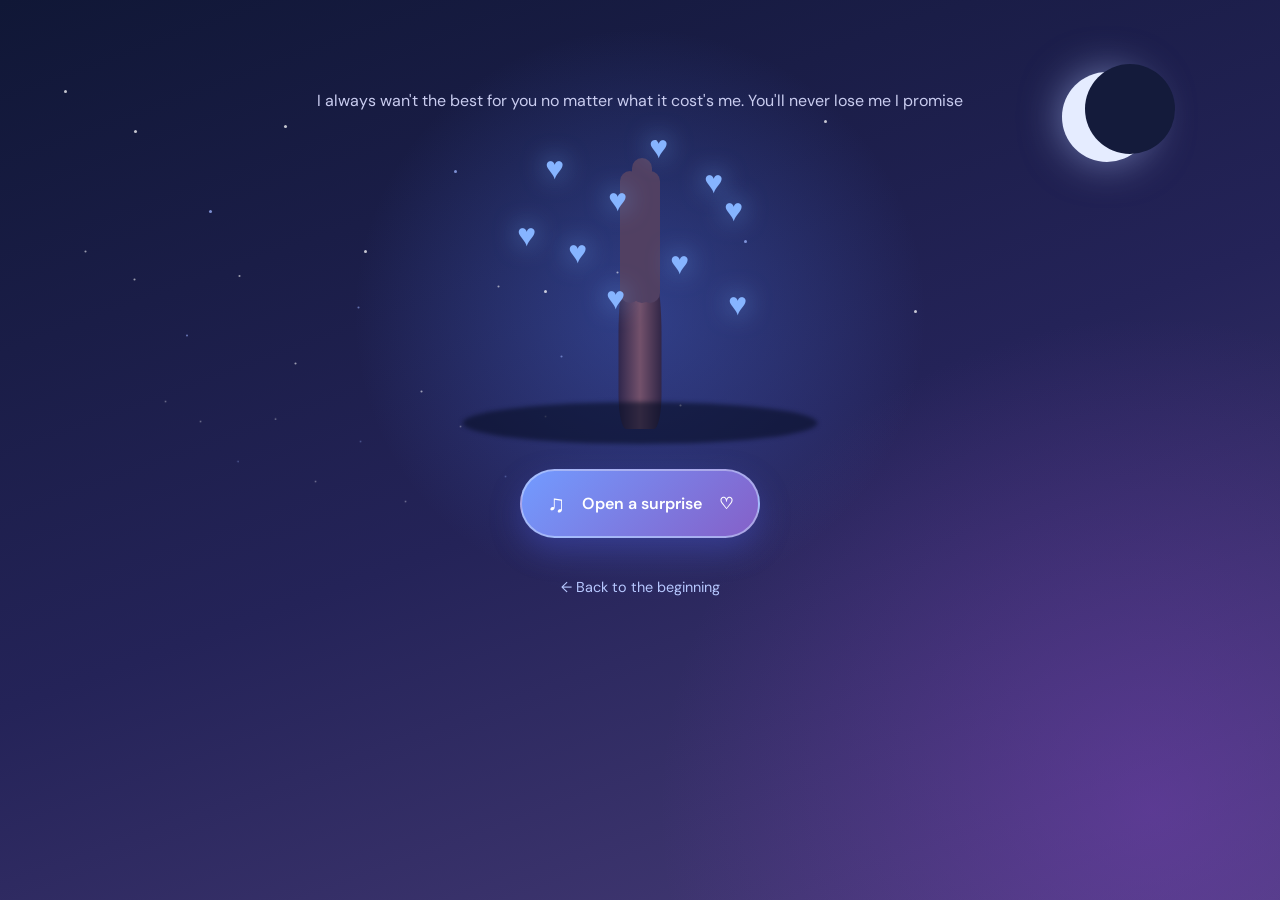
==== garden.html @ 362296bc "Initial" ====
<!DOCTYPE html>
<html lang="en">
<head>
  <meta charset="UTF-8" />
  <meta name="viewport" content="width=device-width, initial-scale=1.0" />
  <meta
    name="description"
    content="A quiet little garden with music and blue hearts."
  />
  <title>Your Little Garden</title>
  <link rel="stylesheet" href="style.css" />
</head>
<body class="garden-page">

  <div class="moon"></div>
  <div class="stars"></div>

  <!-- Animated butterflies -->
  <div class="butterfly butterfly-one" aria-hidden="true">
    <span class="wing left-wing"></span>
    <span class="butterfly-body"></span>
    <span class="wing right-wing"></span>
  </div>

  <div class="butterfly butterfly-two" aria-hidden="true">
    <span class="wing left-wing"></span>
    <span class="butterfly-body"></span>
    <span class="wing right-wing"></span>
  </div>

  <div class="butterfly butterfly-three" aria-hidden="true">
    <span class="wing left-wing"></span>
    <span class="butterfly-body"></span>
    <span class="wing right-wing"></span>
  </div>

  <div class="butterfly butterfly-four" aria-hidden="true">
    <span class="wing left-wing"></span>
    <span class="butterfly-body"></span>
    <span class="wing right-wing"></span>
  </div>

  <main class="garden-content">
    <p class="small-label"></p>

    <h1>
      <span></span>
    </h1>

    <p class="garden-message">I always wan't the best for you no matter what it cost's me. You'll never lose me I promise
    </p>

    <!-- Animated tree -->
    <section
      class="tree-scene"
      aria-label="A tree blooming with blue hearts"
    >
      <div class="tree">
        <div class="trunk"></div>
        <div class="branch branch-left"></div>
        <div class="branch branch-right"></div>
        <div class="branch branch-center"></div>

        <div class="heart heart-one">♥</div>
        <div class="heart heart-two">♥</div>
        <div class="heart heart-three">♥</div>
        <div class="heart heart-four">♥</div>
        <div class="heart heart-five">♥</div>
        <div class="heart heart-six">♥</div>
        <div class="heart heart-seven">♥</div>
        <div class="heart heart-eight">♥</div>
        <div class="heart heart-nine">♥</div>
        <div class="heart heart-ten">♥</div>
      </div>

      <div class="ground"></div>
    </section>

    <!-- Main music button -->
    <div class="song-controls">
      <button
        class="song-button"
        id="openSong"
        type="button"
      >
        <span class="music-icon">♫</span>
        Open a surprise
        <span>♡</span>
      </button>

      <p class="song-name"></p>
    </div>

    <a href="index.html" class="back-link">
      ← Back to the beginning
    </a>
  </main>

  <!-- Music overlay -->
  <div
    class="song-overlay"
    id="songOverlay"
    aria-hidden="true"
  >
    <div
      class="song-card"
      role="dialog"
      aria-modal="true"
      aria-labelledby="currentSongTitle"
    >
      <button
        class="close-button"
        id="closeSong"
        type="button"
        aria-label="Close music player"
      >
        ×
      </button>

      <p class="small-label">A song for this moment</p>

      <h2 id="currentSongTitle">Choose a surprise</h2>
      <p class="artist-name" id="currentArtist">
        Something special is waiting
      </p>

      <!-- The MP3 is loaded by JavaScript -->
      <audio id="comfortSong" preload="metadata"></audio>

      <!-- Hidden song names -->
      <div class="playlist">

        <button
          class="song-choice"
          type="button"
          data-file="audio/miracle-acoustic-version.mp3"
        >
          <span class="song-number">01</span>

          <span class="song-text">
            <strong>Tap for a surprise</strong>
            <small>Something special is waiting</small>
          </span>

          <span class="play-symbol">▶</span>
        </button>

        <button
          class="song-choice"
          type="button"
          data-file="audio/Arcadia.mp3"
        >
          <span class="song-number">02</span>

          <span class="song-text">
            <strong>Another surprise</strong>
            <small>A song chosen for you</small>
          </span>

          <span class="play-symbol">▶</span>
        </button>

      </div>

      <div class="audio-controls">
        <button
          class="audio-button"
          id="pauseAudio"
          type="button"
        >
          Ⅱ Pause
        </button>

        <button
          class="audio-button secondary"
          id="stopAudio"
          type="button"
        >
          ■ Stop
        </button>

        <button
          class="audio-button"
          id="nextAudio"
          type="button"
        >
          Next →
        </button>
      </div>

      <p class="license-note">
        Music used with permission.
      </p>
    </div>
  </div>

  <script>
    const openSong = document.getElementById("openSong");
    const closeSong = document.getElementById("closeSong");
    const songOverlay = document.getElementById("songOverlay");

    const comfortSong = document.getElementById("comfortSong");
    const pauseAudio = document.getElementById("pauseAudio");
    const stopAudio = document.getElementById("stopAudio");
    const nextAudio = document.getElementById("nextAudio");

    const currentSongTitle = document.getElementById("currentSongTitle");
    const currentArtist = document.getElementById("currentArtist");

    const songChoices = Array.from(
      document.querySelectorAll(".song-choice")
    );

    let currentSongIndex = -1;

    function showOverlay() {
      songOverlay.classList.add("show");
      songOverlay.setAttribute("aria-hidden", "false");
    }

    function hideOverlay() {
      songOverlay.classList.remove("show");
      songOverlay.setAttribute("aria-hidden", "true");
      stopCurrentSong();
    }

    function stopCurrentSong() {
      comfortSong.pause();
      comfortSong.currentTime = 0;
      pauseAudio.textContent = "Ⅱ Pause";
    }

    async function playSong(index) {
      if (!songChoices[index]) {
        return;
      }

      const selectedSong = songChoices[index];
      const file = selectedSong.dataset.file;

      currentSongIndex = index;

      /*
        The real filenames and artist names are intentionally not shown.
      */
      currentSongTitle.textContent = "A song for you ♡";
      currentArtist.textContent = "Playing a little surprise";

      songChoices.forEach((choice) => {
        choice.classList.remove("active");
      });

      selectedSong.classList.add("active");

      comfortSong.pause();
      comfortSong.currentTime = 0;
      comfortSong.src = file;
      comfortSong.load();

      try {
        await comfortSong.play();
        pauseAudio.textContent = "Ⅱ Pause";
      } catch (error) {
        console.error("Audio playback failed:", error);

        alert(
          "The song could not play. Check that the MP3 file is inside the audio folder and that its filename is correct."
        );
      }
    }

    openSong.addEventListener("click", () => {
      showOverlay();
    });

    closeSong.addEventListener("click", () => {
      hideOverlay();
    });

    songOverlay.addEventListener("click", (event) => {
      if (event.target === songOverlay) {
        hideOverlay();
      }
    });

    songChoices.forEach((choice, index) => {
      choice.addEventListener("click", () => {
        playSong(index);
      });
    });

    pauseAudio.addEventListener("click", async () => {
      if (!comfortSong.src) {
        await playSong(0);
        return;
      }

      if (comfortSong.paused) {
        try {
          await comfortSong.play();
          pauseAudio.textContent = "Ⅱ Pause";
        } catch (error) {
          console.error("Could not resume audio:", error);
        }
      } else {
        comfortSong.pause();
        pauseAudio.textContent = "▶ Resume";
      }
    });

    stopAudio.addEventListener("click", () => {
      stopCurrentSong();
    });

    nextAudio.addEventListener("click", () => {
      const nextIndex =
        currentSongIndex < songChoices.length - 1
          ? currentSongIndex + 1
          : 0;

      playSong(nextIndex);
    });

    comfortSong.addEventListener("ended", () => {
      const nextIndex =
        currentSongIndex < songChoices.length - 1
          ? currentSongIndex + 1
          : 0;

      playSong(nextIndex);
    });

    document.addEventListener("keydown", (event) => {
      if (event.key === "Escape") {
        hideOverlay();
      }
    });
  </script>

</body>
</html>
---- style.css ----
@import url("https://fonts.googleapis.com/css2?family=DM+Sans:wght@400;500;600&family=Playfair+Display:wght@500;600;700&display=swap");

:root {
  --blue: #7398ff;
  --light-blue: #b9caff;
  --bright-blue: #91b5ff;
  --purple: #8061c9;
  --deep-purple: #171735;
  --night-blue: #101936;
  --pink: #c48ae8;
  --white: #ffffff;
  --light-text: #e9ebff;
  --soft-text: #c7cbed;
  --card-text: #33335c;
}

* {
  box-sizing: border-box;
  margin: 0;
  padding: 0;
}

html {
  scroll-behavior: smooth;
}

body {
  min-height: 100vh;
  overflow-x: hidden;
  font-family: "DM Sans", sans-serif;
}

button,
a {
  font: inherit;
}

h1,
h2 {
  font-family: "Playfair Display", serif;
  font-weight: 600;
}

/* ------------------------------
   Landing page
------------------------------ */

.landing-page {
  position: relative;
  display: grid;
  min-height: 100vh;
  place-items: center;
  overflow: hidden;
  padding: 30px;
  color: var(--light-text);
  text-align: center;
  background:
    radial-gradient(
      circle at 20% 15%,
      rgba(105, 152, 255, 0.4),
      transparent 30%
    ),
    radial-gradient(
      circle at 85% 80%,
      rgba(179, 111, 235, 0.4),
      transparent 32%
    ),
    linear-gradient(135deg, #151c50 0%, #35245d 48%, #573d82 100%);
}

.landing-content {
  position: relative;
  z-index: 2;
  width: min(720px, 100%);
  animation: appear 1.2s ease both;
}

.landing-glow {
  position: absolute;
  width: 360px;
  height: 360px;
  border-radius: 50%;
  filter: blur(80px);
  opacity: 0.25;
}

.glow-one {
  top: -100px;
  left: -80px;
  background: #529dff;
}

.glow-two {
  right: -100px;
  bottom: -90px;
  background: #cf66f4;
}

.small-label {
  margin-bottom: 18px;
  color: var(--light-blue);
  font-size: 0.78rem;
  font-weight: 600;
  letter-spacing: 0.18em;
  text-transform: uppercase;
}

.landing-content h1 {
  font-size: clamp(2.8rem, 7vw, 5.5rem);
  line-height: 1.05;
}

.landing-content h1 span,
.garden-content h1 span {
  display: block;
  color: var(--bright-blue);
  font-style: italic;
}

.intro-text {
  max-width: 510px;
  margin: 28px auto 35px;
  color: var(--soft-text);
  font-size: 1.05rem;
  line-height: 1.8;
}

.main-button,
.song-button {
  display: inline-flex;
  align-items: center;
  justify-content: center;
  gap: 17px;
  border: none;
  border-radius: 50px;
  color: var(--white);
  background: linear-gradient(135deg, #729bff, #8560c8);
  box-shadow: 0 12px 30px rgba(77, 92, 220, 0.35);
  cursor: pointer;
  text-decoration: none;
  transition: 0.3s ease;
}

.main-button {
  padding: 16px 25px;
}

.main-button:hover,
.song-button:hover {
  transform: translateY(-4px);
  box-shadow: 0 18px 35px rgba(112, 126, 255, 0.5);
}

.main-button span {
  font-size: 1.3rem;
}

.bottom-note {
  margin-top: 45px;
  color: #b7b7df;
  font-size: 0.85rem;
}

.sparkle {
  position: absolute;
  color: #b6c9ff;
  font-size: 1.4rem;
  animation: twinkle 2.5s ease-in-out infinite;
}

.sparkle-one {
  top: 10%;
  left: 2%;
}

.sparkle-two {
  top: 42%;
  right: 2%;
  animation-delay: 0.8s;
}

.sparkle-three {
  bottom: 3%;
  left: 17%;
  animation-delay: 1.3s;
}

/* ------------------------------
   Garden page
------------------------------ */

.garden-page {
  position: relative;
  min-height: 100vh;
  overflow-x: hidden;
  overflow-y: auto;
  color: var(--light-text);
  background:
    radial-gradient(
      circle at 50% 35%,
      rgba(79, 119, 237, 0.36),
      transparent 33%
    ),
    radial-gradient(
      circle at 90% 90%,
      rgba(127, 63, 192, 0.42),
      transparent 35%
    ),
    linear-gradient(160deg, #101736 0%, #242358 52%, #493d79 100%);
}

.garden-content {
  position: relative;
  z-index: 5;
  width: min(820px, 100%);
  min-height: 100vh;
  margin: auto;
  padding: 70px 24px 60px;
  text-align: center;
}

.garden-content .small-label {
  color: #afc4ff;
}

.garden-content h1 {
  font-size: clamp(2.25rem, 5vw, 4.7rem);
  line-height: 1.1;
}

.garden-content h1 span {
  color: #a9c3ff;
}

.garden-message {
  margin: 20px auto 0;
  color: #c9ccef;
  font-size: 1rem;
}

/* ------------------------------
   Moon and stars
------------------------------ */

.moon {
  position: absolute;
  top: 8%;
  right: 10%;
  width: 90px;
  height: 90px;
  border-radius: 50%;
  background: #e5ecff;
  box-shadow: 0 0 40px rgba(178, 198, 255, 0.55);
}

.moon::after {
  position: absolute;
  top: -8px;
  left: 23px;
  width: 90px;
  height: 90px;
  border-radius: 50%;
  background: #141b3b;
  content: "";
}

.stars,
.stars::before,
.stars::after {
  position: absolute;
  width: 3px;
  height: 3px;
  border-radius: 50%;
  background: #ffffff;
  box-shadow:
    70px 40px #ffffff,
    145px 120px #9eb5ff,
    220px 35px #ffffff,
    300px 160px #ffffff,
    390px 80px #9eb5ff,
    480px 200px #ffffff,
    590px 50px #ffffff,
    680px 150px #9eb5ff,
    760px 30px #ffffff,
    850px 220px #ffffff;
  content: "";
  opacity: 0.75;
}

.stars {
  top: 10%;
  left: 5%;
}

.stars::before {
  top: 160px;
  left: 20px;
  transform: scale(0.7);
}

.stars::after {
  top: 310px;
  left: 100px;
  transform: scale(0.5);
}

/* ------------------------------
   Tree animation
------------------------------ */

.tree-scene {
  position: relative;
  height: 340px;
  margin: 18px auto 0;
}

.tree {
  position: absolute;
  bottom: 40px;
  left: 50%;
  width: 280px;
  height: 310px;
  transform: translateX(-50%);
}

.trunk {
  position: absolute;
  bottom: 0;
  left: 50%;
  width: 43px;
  height: 190px;
  border-radius: 50% 50% 18% 18%;
  background: linear-gradient(90deg, #30274d, #73516b, #312647);
  transform: translateX(-50%);
  transform-origin: bottom;
  animation: grow-trunk 2.4s ease-out both;
}

.branch {
  position: absolute;
  bottom: 126px;
  width: 20px;
  height: 132px;
  border-radius: 30px;
  background: #514062;
  transform-origin: bottom;
  animation: grow-branch 2s 1.4s ease-out both;
}

.branch-left {
  left: 43%;
  transform: rotate(-48deg) scaleY(0);
}

.branch-right {
  right: 43%;
  transform: rotate(48deg) scaleY(0);
}

.branch-center {
  left: 47%;
  height: 145px;
  transform: rotate(4deg) scaleY(0);
}

.heart {
  position: absolute;
  z-index: 3;
  color: #86b4ff;
  font-size: 32px;
  opacity: 0;
  filter: drop-shadow(0 0 13px rgba(115, 174, 255, 0.85));
  transform: scale(0);
  animation: bloom-heart 0.7s ease-out forwards;
}

.heart-one {
  top: 28px;
  left: 45px;
  animation-delay: 3s;
}

.heart-two {
  top: 60px;
  left: 108px;
  animation-delay: 3.3s;
}

.heart-three {
  top: 7px;
  left: 149px;
  animation-delay: 3.6s;
}

.heart-four {
  top: 70px;
  right: 37px;
  animation-delay: 3.9s;
}

.heart-five {
  top: 112px;
  left: 68px;
  animation-delay: 4.2s;
}

.heart-six {
  top: 123px;
  left: 170px;
  animation-delay: 4.5s;
}

.heart-seven {
  top: 158px;
  left: 106px;
  animation-delay: 4.8s;
}

.heart-eight {
  top: 164px;
  right: 33px;
  animation-delay: 5.1s;
}

.heart-nine {
  top: 42px;
  left: 204px;
  animation-delay: 5.4s;
}

.heart-ten {
  top: 95px;
  left: 17px;
  animation-delay: 5.7s;
}

.ground {
  position: absolute;
  bottom: 25px;
  left: 50%;
  width: 355px;
  height: 42px;
  border-radius: 50%;
  background: rgba(7, 14, 37, 0.6);
  transform: translateX(-50%);
  filter: blur(2px);
}

/* ------------------------------
   Butterflies
------------------------------ */

.butterfly {
  position: absolute;
  z-index: 4;
  width: 45px;
  height: 35px;
  animation: fly 13s linear infinite;
}

.butterfly .wing {
  position: absolute;
  top: 3px;
  width: 21px;
  height: 30px;
  border-radius: 75% 15% 75% 15%;
  background: linear-gradient(135deg, #d6e1ff, #7599ff);
  box-shadow: 0 0 13px rgba(135, 171, 255, 0.75);
  animation: flap 0.35s ease-in-out infinite alternate;
}

.left-wing {
  left: 0;
  transform-origin: right center;
  transform: rotate(35deg);
}

.right-wing {
  right: 0;
  transform-origin: left center;
  transform: rotate(-35deg);
}

.butterfly-body {
  position: absolute;
  top: 5px;
  left: 20px;
  z-index: 2;
  width: 6px;
  height: 27px;
  border-radius: 50%;
  background: #272345;
}

.butterfly-one {
  top: 27%;
  left: -70px;
  animation-delay: 0s;
}

.butterfly-two {
  top: 48%;
  left: -80px;
  transform: scale(0.72);
  animation-delay: 4s;
}

.butterfly-three {
  top: 20%;
  left: -90px;
  transform: scale(0.5);
  animation-delay: 7s;
}

.butterfly-four {
  top: 62%;
  left: -100px;
  transform: scale(0.85);
  animation-delay: 10s;
}

/* ------------------------------
   Song button
------------------------------ */

.song-controls {
  position: relative;
  z-index: 10;
  display: flex;
  flex-direction: column;
  align-items: center;
  margin-top: 0;
}

.song-button {
  position: relative;
  z-index: 11;
  min-width: 235px;
  padding: 17px 25px;
  border: 2px solid rgba(205, 220, 255, 0.55);
  font-weight: 600;
}

.music-icon {
  font-size: 1.5rem;
}

.song-name {
  margin-top: 12px;
  color: #d1d7ff;
  font-size: 0.85rem;
}

.back-link {
  position: relative;
  z-index: 10;
  display: inline-block;
  margin-top: 28px;
  color: #b7c8ff;
  font-size: 0.9rem;
  text-decoration: none;
}

.back-link:hover {
  color: #ffffff;
}

/* ------------------------------
   Music overlay
------------------------------ */

.song-overlay {
  position: fixed;
  z-index: 20;
  inset: 0;
  display: grid;
  padding: 20px;
  place-items: center;
  background: rgba(7, 12, 35, 0.78);
  opacity: 0;
  pointer-events: none;
  transition: 0.35s ease;
  backdrop-filter: blur(8px);
}

.song-overlay.show {
  opacity: 1;
  pointer-events: auto;
}

.song-card {
  position: relative;
  width: min(560px, 100%);
  max-height: 90vh;
  overflow-y: auto;
  padding: 36px 30px 28px;
  border: 1px solid rgba(199, 215, 255, 0.65);
  border-radius: 24px;
  color: var(--card-text);
  background: rgba(246, 248, 255, 0.98);
  box-shadow: 0 25px 70px rgba(0, 0, 0, 0.4);
  transform: translateY(30px) scale(0.95);
  transition: 0.35s ease;
}

.song-overlay.show .song-card {
  transform: translateY(0) scale(1);
}

.song-card .small-label {
  color: #637cc5;
}

.song-card h2 {
  font-size: clamp(1.8rem, 4vw, 2.5rem);
}

.artist-name {
  margin: 5px 0 18px;
  color: #6b6790;
}

.close-button {
  position: absolute;
  top: 12px;
  right: 17px;
  border: none;
  color: #6d6790;
  background: transparent;
  cursor: pointer;
  font-size: 2rem;
  line-height: 1;
}

.playlist {
  display: grid;
  gap: 10px;
  margin-top: 20px;
}

.song-choice {
  display: flex;
  align-items: center;
  gap: 14px;
  width: 100%;
  padding: 13px 15px;
  border: 1px solid #d9def8;
  border-radius: 14px;
  color: #34345e;
  background: #f8f9ff;
  cursor: pointer;
  text-align: left;
  transition: 0.25s ease;
}

.song-choice:hover,
.song-choice.active {
  border-color: #7698ff;
  background: #e9edff;
  transform: translateX(3px);
}

.song-number {
  color: #7188d8;
  font-size: 0.8rem;
  font-weight: 600;
}

.song-text {
  display: flex;
  flex: 1;
  flex-direction: column;
  gap: 3px;
}

.song-choice strong {
  font-size: 0.92rem;
}

.song-choice small {
  color: #777398;
  font-size: 0.78rem;
}

.play-symbol {
  color: #647fdd;
  font-size: 1rem;
}

.audio-controls {
  display: flex;
  flex-wrap: wrap;
  justify-content: center;
  gap: 10px;
  margin-top: 20px;
}

.audio-button {
  padding: 12px 19px;
  border: none;
  border-radius: 24px;
  color: #ffffff;
  background: linear-gradient(135deg, #5c8cff, #8157c8);
  cursor: pointer;
  font-weight: 600;
  transition: 0.25s ease;
}

.audio-button:hover {
  transform: translateY(-2px);
  box-shadow: 0 8px 18px rgba(91, 112, 235, 0.35);
}

.audio-button.secondary {
  color: #514d78;
  background: #e4e8ff;
}

.license-note {
  margin-top: 16px;
  color: #777398;
  font-size: 0.78rem;
  text-align: center;
}

/* ------------------------------
   Animations
------------------------------ */

@keyframes appear {
  from {
    opacity: 0;
    transform: translateY(25px);
  }

  to {
    opacity: 1;
    transform: translateY(0);
  }
}

@keyframes twinkle {
  0%,
  100% {
    opacity: 0.3;
    transform: scale(0.8) rotate(0);
  }

  50% {
    opacity: 1;
    transform: scale(1.2) rotate(20deg);
  }
}

@keyframes grow-trunk {
  from {
    transform: translateX(-50%) scaleY(0);
  }

  to {
    transform: translateX(-50%) scaleY(1);
  }
}

@keyframes grow-branch {
  from {
    opacity: 0;
  }

  to {
    opacity: 1;
    transform: rotate(0) scaleY(1);
  }
}

@keyframes bloom-heart {
  0% {
    opacity: 0;
    transform: scale(0) rotate(-25deg);
  }

  70% {
    opacity: 1;
    transform: scale(1.25) rotate(10deg);
  }

  100% {
    opacity: 1;
    transform: scale(1) rotate(0);
  }
}

@keyframes flap {
  from {
    transform: rotate(35deg) scaleY(1);
  }

  to {
    transform: rotate(35deg) scaleY(0.65);
  }
}

@keyframes fly {
  0% {
    left: -80px;
    transform: translateY(0) rotate(8deg);
  }

  25% {
    transform: translateY(-80px) rotate(-5deg);
  }

  50% {
    transform: translateY(50px) rotate(8deg);
  }

  75% {
    transform: translateY(-45px) rotate(-5deg);
  }

  100% {
    left: calc(100% + 80px);
    transform: translateY(20px) rotate(8deg);
  }
}

/* ------------------------------
   Mobile
------------------------------ */

@media (max-width: 600px) {
  .landing-page {
    padding: 22px;
  }

  .landing-content h1 {
    font-size: 2.7rem;
  }

  .garden-content {
    padding-top: 54px;
  }

  .garden-content h1 {
    font-size: 2.35rem;
  }

  .moon {
    top: 4%;
    right: 5%;
    width: 62px;
    height: 62px;
  }

  .moon::after {
    left: 15px;
    width: 62px;
    height: 62px;
  }

  .tree-scene {
    height: 310px;
    transform: scale(0.85);
    transform-origin: top center;
  }

  .song-card {
    padding: 32px 15px 22px;
  }

  .audio-button {
    padding: 11px 14px;
    font-size: 0.86rem;
  }
}

@media (prefers-reduced-motion: reduce) {
  *,
  *::before,
  *::after {
    animation-duration: 0.01ms !important;
    animation-iteration-count: 1 !important;
    scroll-behavior: auto !important;
    transition-duration: 0.01ms !important;
  }
}
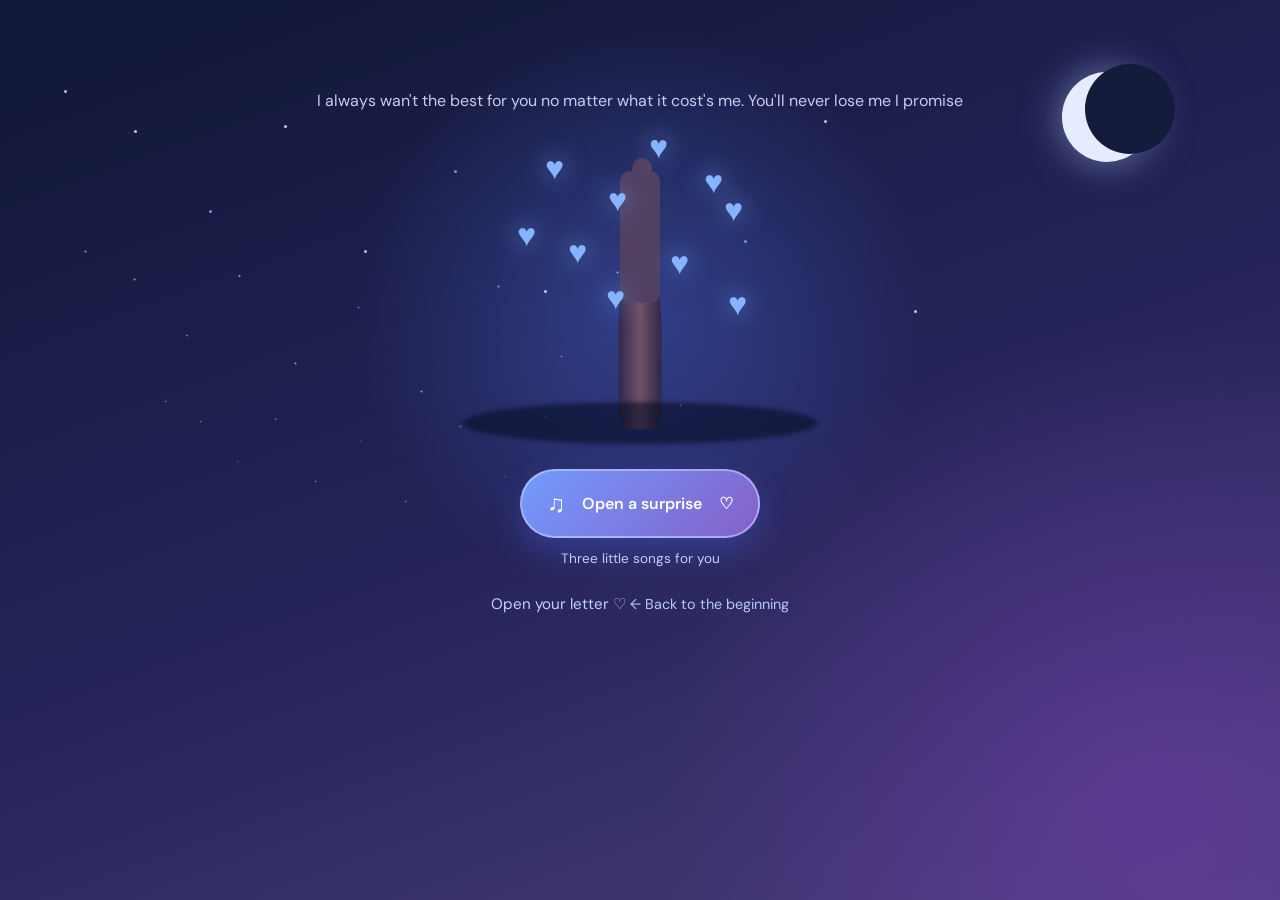
==== commit 63bf4836: "updates" ====
--- a/garden.html
+++ b/garden.html
@@ -77,24 +77,28 @@
     </section>
 
     <!-- Main music button -->
-    <div class="song-controls">
-      <button
-        class="song-button"
-        id="openSong"
-        type="button"
-      >
-        <span class="music-icon">♫</span>
-        Open a surprise
-        <span>♡</span>
-      </button>
-
-      <p class="song-name"></p>
-    </div>
-
-    <a href="index.html" class="back-link">
-      ← Back to the beginning
-    </a>
-  </main>
+   <div class="song-controls">
+  <button
+    class="song-button"
+    id="openSong"
+    type="button"
+  >
+    <span class="music-icon">♫</span>
+    Open a surprise
+    <span>♡</span>
+  </button>
+
+  <p class="song-name">Three little songs for you</p>
+</div>
+
+<!-- Link to the letter page -->
+<a href="letter.html" class="letter-page-link">
+  Open your letter ♡
+</a>
+
+<a href="index.html" class="back-link">
+  ← Back to the beginning
+</a>
 
   <!-- Music overlay -->
   <div
@@ -133,7 +137,7 @@
         <button
           class="song-choice"
           type="button"
-          data-file="audio/miracle-acoustic-version.mp3"
+          data-file="audio/torus.mp3"
         >
           <span class="song-number">01</span>
 
@@ -148,7 +152,7 @@
         <button
           class="song-choice"
           type="button"
-          data-file="audio/Arcadia.mp3"
+          data-file="audio/miracle-acoustic-version.mp3"
         >
           <span class="song-number">02</span>
 
@@ -157,6 +161,8 @@
             <small>A song chosen for you</small>
           </span>
 
+
+
           <span class="play-symbol">▶</span>
         </button>
 
@@ -211,7 +217,21 @@
       document.querySelectorAll(".song-choice")
     );
 
+    const audioStateKey = "comfortPageAudioState";
     let currentSongIndex = -1;
+
+    function saveAudioState() {
+      const state = {
+        src: comfortSong.src || "",
+        currentTime: Number.isFinite(comfortSong.currentTime)
+          ? comfortSong.currentTime
+          : 0,
+        isPlaying: !comfortSong.paused,
+        songIndex: currentSongIndex
+      };
+
+      localStorage.setItem(audioStateKey, JSON.stringify(state));
+    }
 
     function showOverlay() {
       songOverlay.classList.add("show");
@@ -221,13 +241,14 @@
     function hideOverlay() {
       songOverlay.classList.remove("show");
       songOverlay.setAttribute("aria-hidden", "true");
-      stopCurrentSong();
+      saveAudioState();
     }
 
     function stopCurrentSong() {
       comfortSong.pause();
       comfortSong.currentTime = 0;
       pauseAudio.textContent = "Ⅱ Pause";
+      saveAudioState();
     }
 
     async function playSong(index) {
@@ -267,6 +288,8 @@
           "The song could not play. Check that the MP3 file is inside the audio folder and that its filename is correct."
         );
       }
+
+      saveAudioState();
     }
 
     openSong.addEventListener("click", () => {
@@ -306,6 +329,8 @@
         comfortSong.pause();
         pauseAudio.textContent = "▶ Resume";
       }
+
+      saveAudioState();
     });
 
     stopAudio.addEventListener("click", () => {
@@ -330,6 +355,11 @@
       playSong(nextIndex);
     });
 
+    comfortSong.addEventListener("play", saveAudioState);
+    comfortSong.addEventListener("pause", saveAudioState);
+    comfortSong.addEventListener("timeupdate", saveAudioState);
+    window.addEventListener("beforeunload", saveAudioState);
+
     document.addEventListener("keydown", (event) => {
       if (event.key === "Escape") {
         hideOverlay();
--- a/style.css
+++ b/style.css
@@ -883,4 +883,468 @@
     scroll-behavior: auto !important;
     transition-duration: 0.01ms !important;
   }
-}+}
+.letter-page-link {
+  display: inline-block;
+  margin-top: 18px;
+  color: #c4d2ff;
+  font-size: 0.95rem;
+  text-decoration: none;
+  transition: 0.25s ease;
+}
+
+.letter-page-link:hover {
+  color: #ffffff;
+  transform: translateY(-2px);
+}
+/* ------------------------------
+   Letter page
+------------------------------ */
+
+.letter-page {
+  position: relative;
+  min-height: 100vh;
+  overflow-x: hidden;
+  overflow-y: auto;
+  color: #edf0ff;
+  background:
+    radial-gradient(
+      circle at 20% 20%,
+      rgba(84, 137, 255, 0.35),
+      transparent 28%
+    ),
+    radial-gradient(
+      circle at 85% 78%,
+      rgba(171, 84, 226, 0.38),
+      transparent 32%
+    ),
+    linear-gradient(145deg, #101738 0%, #28255d 52%, #543b7d 100%);
+}
+
+.letter-page-content {
+  position: relative;
+  z-index: 3;
+  width: min(850px, 100%);
+  min-height: 100vh;
+  margin: 0 auto;
+  padding: 72px 24px 55px;
+  text-align: center;
+}
+
+.letter-page-content h1 {
+  font-size: clamp(2.2rem, 5vw, 4.5rem);
+  line-height: 1.1;
+}
+
+.letter-page-content h1 span {
+  display: block;
+  color: #9dbdff;
+  font-style: italic;
+}
+
+.letter-instruction {
+  margin-top: 18px;
+  color: #cbd0ef;
+  font-size: 1rem;
+}
+
+/* Decorative background */
+
+.letter-glow {
+  position: fixed;
+  width: 320px;
+  height: 320px;
+  border-radius: 50%;
+  filter: blur(80px);
+  opacity: 0.24;
+  pointer-events: none;
+}
+
+.letter-glow-one {
+  top: -120px;
+  left: -100px;
+  background: #5b98ff;
+}
+
+.letter-glow-two {
+  right: -100px;
+  bottom: -100px;
+  background: #d267f2;
+}
+
+.letter-stars,
+.letter-stars::before,
+.letter-stars::after {
+  position: fixed;
+  width: 3px;
+  height: 3px;
+  border-radius: 50%;
+  background: #ffffff;
+  box-shadow:
+    70px 90px #ffffff,
+    150px 220px #aebfff,
+    270px 60px #ffffff,
+    390px 180px #ffffff,
+    500px 100px #aebfff,
+    630px 240px #ffffff,
+    760px 75px #ffffff,
+    900px 190px #aebfff,
+    1050px 50px #ffffff;
+  content: "";
+  opacity: 0.6;
+}
+
+.letter-stars {
+  top: 0;
+  left: 0;
+}
+
+.letter-stars::before {
+  top: 330px;
+  left: 90px;
+  transform: scale(0.7);
+}
+
+.letter-stars::after {
+  top: 500px;
+  left: 240px;
+  transform: scale(0.5);
+}
+
+/* Envelope container */
+
+.envelope-wrapper {
+  position: relative;
+  z-index: 5;
+  display: flex;
+  justify-content: center;
+  width: 100%;
+  height: 440px;
+  margin-top: 35px;
+  perspective: 1200px;
+}
+
+/* Envelope */
+
+.envelope {
+  position: relative;
+  width: 360px;
+  height: 235px;
+  margin-top: 100px;
+  border: none;
+  border-radius: 12px;
+  background: transparent;
+  cursor: pointer;
+  filter: drop-shadow(0 22px 25px rgba(2, 7, 29, 0.35));
+  perspective: 1200px;
+}
+
+/* Envelope back */
+
+.envelope-back {
+  position: absolute;
+  z-index: 1;
+  inset: 0;
+  overflow: hidden;
+  border-radius: 12px;
+  background:
+    linear-gradient(145deg, #9bb9ff, #667be0 55%, #6552a6);
+}
+
+/* Letter paper */
+
+.letter-paper {
+  position: absolute;
+  z-index: 2;
+  top: 18px;
+  left: 20px;
+  display: block;
+  width: 320px;
+  height: 370px;
+  padding: 23px;
+  border: 1px solid rgba(139, 157, 230, 0.65);
+  border-radius: 8px;
+  color: #404067;
+  background:
+    linear-gradient(135deg, rgba(255, 255, 255, 0.95), rgba(238, 242, 255, 0.98));
+  box-shadow: 0 8px 18px rgba(20, 26, 80, 0.18);
+  opacity: 0;
+  pointer-events: none;
+  transform: translateY(45px);
+  transition:
+    transform 1.1s cubic-bezier(0.2, 0.75, 0.2, 1),
+    opacity 0.4s ease;
+}
+
+/* Envelope triangular folds */
+
+.envelope-left,
+.envelope-right,
+.envelope-bottom {
+  position: absolute;
+  z-index: 4;
+  display: block;
+  width: 0;
+  height: 0;
+  pointer-events: none;
+}
+
+.envelope-left {
+  bottom: 0;
+  left: 0;
+  border-top: 118px solid transparent;
+  border-right: 182px solid #7288dd;
+}
+
+.envelope-right {
+  right: 0;
+  bottom: 0;
+  border-top: 118px solid transparent;
+  border-left: 182px solid #5e70c6;
+}
+
+.envelope-bottom {
+  bottom: 0;
+  left: 0;
+  border-right: 180px solid transparent;
+  border-bottom: 120px solid #8299ec;
+  border-left: 180px solid transparent;
+}
+
+/* Top flap */
+
+.envelope-flap {
+  position: absolute;
+  z-index: 6;
+  top: 0;
+  left: 0;
+  display: block;
+  width: 0;
+  height: 0;
+  border-top: 125px solid #afc4ff;
+  border-right: 180px solid transparent;
+  border-left: 180px solid transparent;
+  filter: brightness(0.96);
+  transform-origin: top center;
+  transition:
+    transform 0.85s cubic-bezier(0.4, 0, 0.2, 1),
+    z-index 0s linear 0.4s;
+}
+
+/* Seal */
+
+.envelope-seal {
+  position: absolute;
+  z-index: 8;
+  top: 102px;
+  left: 50%;
+  display: grid;
+  width: 47px;
+  height: 47px;
+  place-items: center;
+  border: 4px solid rgba(255, 255, 255, 0.4);
+  border-radius: 50%;
+  color: #ffffff;
+  background: linear-gradient(135deg, #687ce3, #9f65ca);
+  box-shadow: 0 7px 12px rgba(28, 35, 100, 0.25);
+  font-size: 1.25rem;
+  transform: translateX(-50%);
+  transition:
+    transform 0.45s ease,
+    opacity 0.3s ease;
+}
+
+/* Open state */
+
+.envelope.open .envelope-flap {
+  z-index: 1;
+  transform: rotateX(180deg);
+  transition:
+    transform 0.85s cubic-bezier(0.4, 0, 0.2, 1),
+    z-index 0s linear 0.3s;
+}
+
+.envelope.open .letter-paper {
+  z-index: 7;
+  opacity: 1;
+  transform: translateY(-210px);
+  transition:
+    transform 1.1s 0.65s cubic-bezier(0.2, 0.75, 0.2, 1),
+    opacity 0.45s 0.55s ease;
+}
+
+.envelope.open .envelope-seal {
+  z-index: 9;
+  opacity: 0;
+  transform: translate(-50%, 18px) scale(0.5);
+}
+
+.reset-letter-button {
+  position: relative;
+  z-index: 10;
+  padding: 13px 22px;
+  border: 1px solid rgba(187, 204, 255, 0.6);
+  border-radius: 30px;
+  color: #edf0ff;
+  background: rgba(119, 141, 232, 0.24);
+  cursor: pointer;
+  transition: 0.25s ease;
+}
+
+.reset-letter-button:hover {
+  background: rgba(143, 166, 255, 0.4);
+  transform: translateY(-2px);
+}
+
+.letter-page .back-link {
+  margin-top: 22px;
+}
+
+/* Mobile letter layout */
+
+@media (max-width: 600px) {
+  .letter-page-content {
+    padding-top: 55px;
+  }
+
+  .letter-page-content h1 {
+    font-size: 2.35rem;
+  }
+
+  .envelope-wrapper {
+    height: 405px;
+    margin-top: 20px;
+    transform: scale(0.82);
+    transform-origin: top center;
+  }
+
+  .letter-paper {
+    height: 350px;
+  }
+
+  .letter-body {
+    font-size: 0.9rem;
+  }
+}
+
+/* Reduced motion accessibility */
+
+@media (prefers-reduced-motion: reduce) {
+  .envelope-flap,
+  .letter-paper,
+  .envelope-seal,
+  .reset-letter-button {
+    transition: none !important;
+  }
+}
+/* Letter scrolling fix */
+
+/* Final letter scrolling fix */
+
+.envelope-wrapper {
+  position: relative;
+  overflow: visible;
+}
+
+.letter-paper {
+  position: absolute;
+  z-index: 7;
+  top: 18px;
+  left: 20px;
+  width: 320px;
+  height: 370px;
+  max-height: 370px;
+  padding: 23px;
+  box-sizing: border-box;
+  overflow: hidden;
+  border: 1px solid rgba(139, 157, 230, 0.65);
+  border-radius: 8px;
+  color: #404067;
+  background: linear-gradient(
+    135deg,
+    rgba(255, 255, 255, 0.98),
+    rgba(238, 242, 255, 0.98)
+  );
+  box-shadow: 0 8px 18px rgba(20, 26, 80, 0.18);
+  opacity: 0;
+  pointer-events: none;
+  transform: translateY(45px);
+  transition:
+    transform 1.1s 0.65s cubic-bezier(0.2, 0.75, 0.2, 1),
+    opacity 0.45s 0.55s ease;
+}
+
+.paper-content {
+  display: block;
+  width: 100%;
+  height: 100%;
+  max-height: 100%;
+  min-height: 0;
+  box-sizing: border-box;
+  overflow-y: scroll;
+  overflow-x: hidden;
+  padding: 0 14px 20px 0;
+  overscroll-behavior: contain;
+  -webkit-overflow-scrolling: touch;
+  touch-action: pan-y;
+  scrollbar-width: thin;
+  scrollbar-color: #8198ed #e8ecff;
+}
+
+.paper-content::-webkit-scrollbar {
+  width: 8px;
+}
+
+.paper-content::-webkit-scrollbar-track {
+  border-radius: 10px;
+  background: #e8ecff;
+}
+
+.paper-content::-webkit-scrollbar-thumb {
+  border-radius: 10px;
+  background: #8198ed;
+}
+
+.envelope.open .letter-paper {
+  z-index: 7;
+  opacity: 1;
+  pointer-events: auto;
+  transform: translateY(-210px);
+}
+@media (max-width: 600px) {
+  .letter-paper {
+    width: 320px;
+    height: 350px;
+    max-height: 350px;
+  }
+
+  .paper-content {
+    height: 100%;
+    max-height: 100%;
+    overflow-y: scroll;
+    padding-right: 15px;
+  }
+}
+.envelope {
+  display: block;
+  padding: 0;
+  outline: none;
+}
+
+.envelope:focus-visible {
+  outline: 3px solid rgba(190, 210, 255, 0.9);
+  outline-offset: 8px;
+}
+
+.paper-content {
+  position: relative;
+  z-index: 20;
+  height: 100%;
+  max-height: 100%;
+  overflow-y: auto;
+  overflow-x: hidden;
+  overscroll-behavior: contain;
+  -webkit-overflow-scrolling: touch;
+  touch-action: pan-y;
+  cursor: text;
+}
